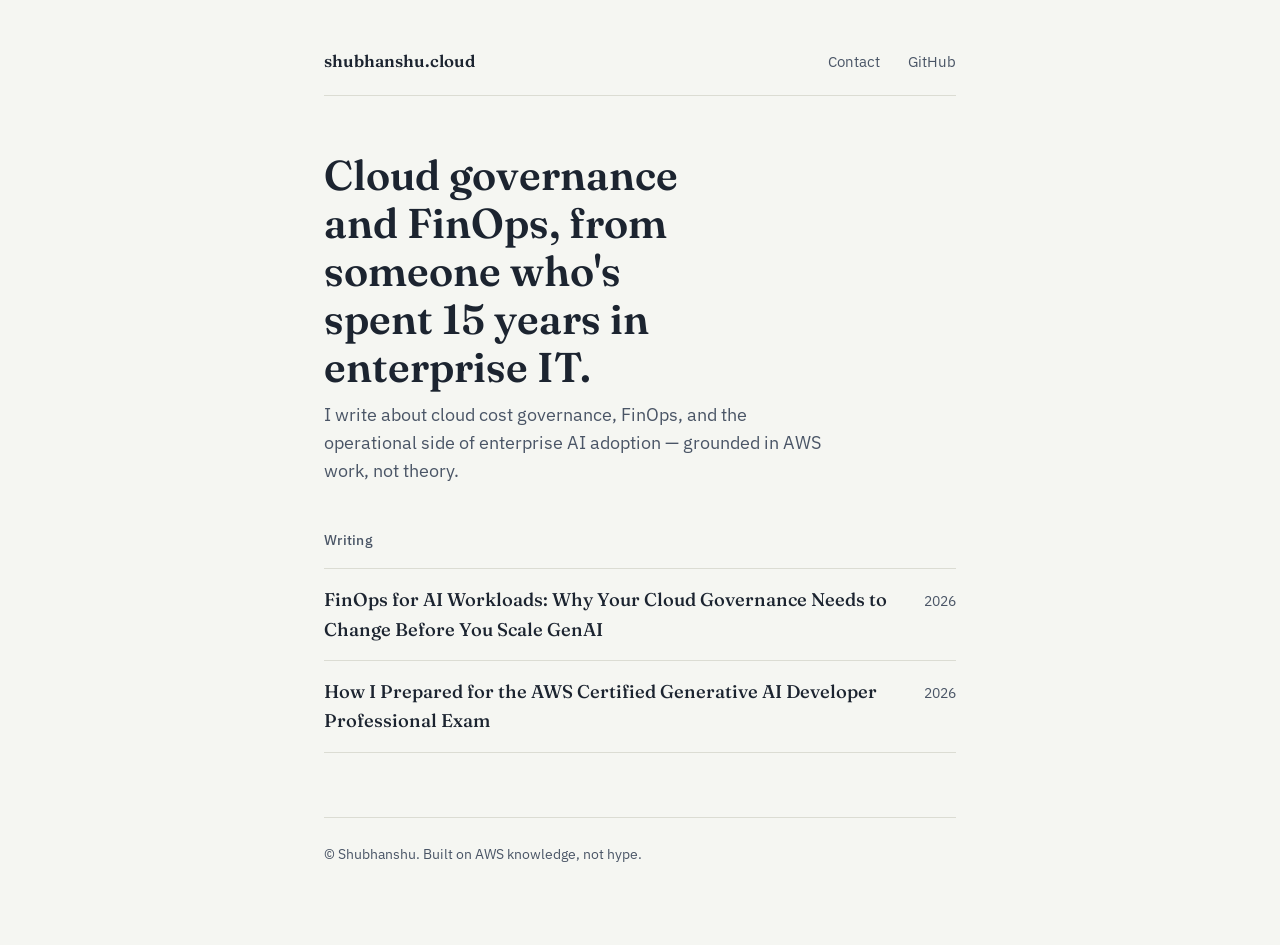
==== index.html @ 178a496d "Add site homepage, styles, and custom domain config" ====
<!DOCTYPE html>
<html lang="en">
<head>
<meta charset="UTF-8">
<meta name="viewport" content="width=device-width, initial-scale=1.0">
<title>Shubhanshu — Cloud &amp; FinOps</title>
<meta name="description" content="Writing on cloud governance, FinOps, and enterprise AI adoption.">
<link rel="preconnect" href="https://fonts.googleapis.com">
<link href="https://fonts.googleapis.com/css2?family=Fraunces:wght@500;600&family=IBM+Plex+Sans:wght@400;500&display=swap" rel="stylesheet">
<link rel="stylesheet" href="style.css">
</head>
<body>
<div class="wrap">

  <header class="site">
    <a class="mark" href="/">shubhanshu.cloud</a>
    <nav>
      <a href="mailto:contact@shubhanshu.cloud">Contact</a>
      <a href="https://github.com/" target="_blank" rel="noopener">GitHub</a>
    </nav>
  </header>

  <div class="hero">
    <h1>Cloud governance and FinOps, from someone who's spent 15 years in enterprise IT.</h1>
    <p class="lede">I write about cloud cost governance, FinOps, and the operational side of enterprise AI adoption — grounded in AWS work, not theory.</p>
  </div>

  <div class="index-list">
    <h2 class="section-label">Writing</h2>

    <div class="post-row">
      <a class="title" href="posts/finops-for-ai-workloads.html">FinOps for AI Workloads: Why Your Cloud Governance Needs to Change Before You Scale GenAI</a>
      <span class="date">2026</span>
    </div>

    <div class="post-row">
      <a class="title" href="posts/aws-genai-developer-professional-prep.html">How I Prepared for the AWS Certified Generative AI Developer Professional Exam</a>
      <span class="date">2026</span>
    </div>

  </div>

  <footer class="site">
    &copy; Shubhanshu. Built on AWS knowledge, not hype.
  </footer>

</div>
</body>
</html>
---- style.css ----
:root {
  --paper: #F5F6F2;
  --ink: #1C2430;
  --ink-soft: #4A5566;
  --copper: #A8703A;
  --slate: #3D5A66;
  --line: #DBDCD3;
  --max-width: 680px;
}

* { box-sizing: border-box; }

html { -webkit-font-smoothing: antialiased; }

body {
  margin: 0;
  background: var(--paper);
  color: var(--ink);
  font-family: 'IBM Plex Sans', -apple-system, sans-serif;
  font-size: 17px;
  line-height: 1.6;
}

h1, h2, h3 {
  font-family: 'Fraunces', Georgia, serif;
  font-weight: 600;
  line-height: 1.15;
  margin: 0 0 0.4em;
}

a {
  color: var(--slate);
  text-decoration-thickness: 1px;
  text-underline-offset: 3px;
}

a:hover { color: var(--copper); }

a:focus-visible, button:focus-visible {
  outline: 2px solid var(--copper);
  outline-offset: 2px;
}

.wrap {
  max-width: var(--max-width);
  margin: 0 auto;
  padding: 3rem 1.5rem 5rem;
}

header.site {
  display: flex;
  justify-content: space-between;
  align-items: baseline;
  margin-bottom: 3.5rem;
  padding-bottom: 1.25rem;
  border-bottom: 1px solid var(--line);
}

header.site .mark {
  font-family: 'Fraunces', serif;
  font-weight: 600;
  font-size: 1.05rem;
  color: var(--ink);
  text-decoration: none;
}

header.site nav a {
  margin-left: 1.5rem;
  font-size: 0.95rem;
  color: var(--ink-soft);
  text-decoration: none;
}

header.site nav a:hover { color: var(--copper); }

.hero h1 {
  font-size: clamp(1.9rem, 4vw, 2.6rem);
  max-width: 14ch;
  margin-bottom: 0.6rem;
}

.hero p.lede {
  font-size: 1.1rem;
  color: var(--ink-soft);
  max-width: 46ch;
  margin: 0 0 3rem;
}

.index-list {
  margin-top: 2.5rem;
}

.index-list h2.section-label {
  font-family: 'IBM Plex Sans', sans-serif;
  font-size: 0.85rem;
  font-weight: 500;
  color: var(--ink-soft);
  margin-bottom: 1.2rem;
  letter-spacing: 0.02em;
}

.post-row {
  display: flex;
  justify-content: space-between;
  align-items: baseline;
  gap: 1rem;
  padding: 1rem 0;
  border-bottom: 1px solid var(--line);
}

.post-row:first-of-type { border-top: 1px solid var(--line); }

.post-row a.title {
  font-family: 'Fraunces', serif;
  font-size: 1.15rem;
  font-weight: 500;
  color: var(--ink);
  text-decoration: none;
  flex: 1;
}

.post-row a.title:hover { color: var(--copper); }

.post-row .date {
  font-size: 0.85rem;
  color: var(--ink-soft);
  white-space: nowrap;
}

footer.site {
  margin-top: 4rem;
  padding-top: 1.5rem;
  border-top: 1px solid var(--line);
  font-size: 0.9rem;
  color: var(--ink-soft);
}

/* Post page */
.post-meta {
  font-size: 0.9rem;
  color: var(--ink-soft);
  margin-bottom: 2rem;
}

article.post h1 {
  font-size: clamp(1.7rem, 4vw, 2.3rem);
  max-width: 20ch;
}

article.post h2 {
  font-size: 1.3rem;
  margin-top: 2.2rem;
}

article.post p {
  margin: 0 0 1.3em;
}

article.post ul, article.post ol {
  margin: 0 0 1.3em;
  padding-left: 1.3em;
}

article.post li { margin-bottom: 0.5em; }

article.post hr {
  border: none;
  border-top: 1px solid var(--line);
  margin: 2.5rem 0 1.5rem;
}

article.post .byline {
  font-size: 0.95rem;
  color: var(--ink-soft);
}

.back-link {
  display: inline-block;
  margin-bottom: 2rem;
  font-size: 0.9rem;
  color: var(--ink-soft);
  text-decoration: none;
}

.back-link:hover { color: var(--copper); }

@media (max-width: 480px) {
  header.site { flex-direction: column; align-items: flex-start; gap: 0.6rem; }
  header.site nav a { margin-left: 0; margin-right: 1.2rem; }
}
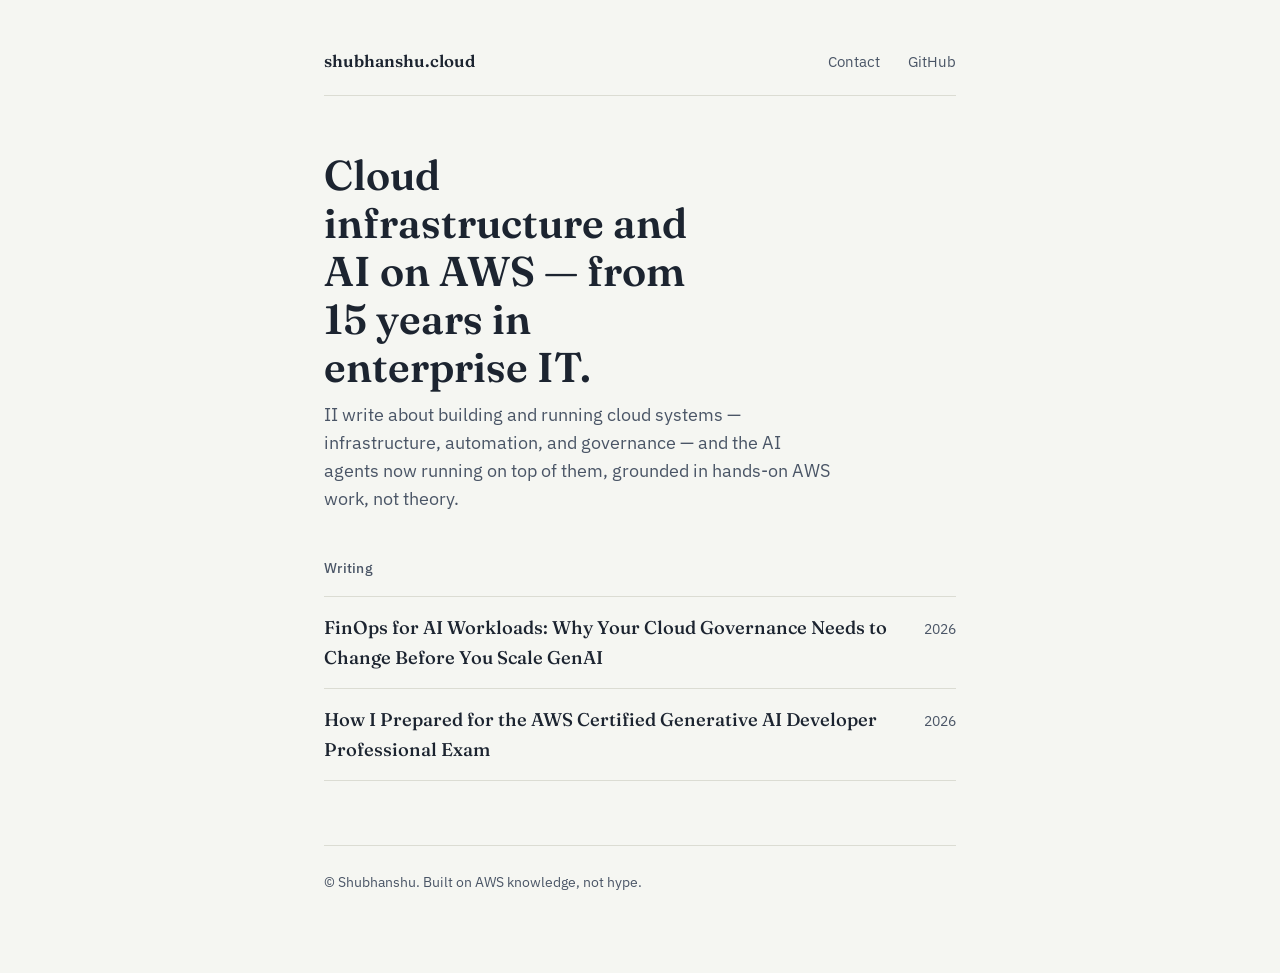
==== commit c7a40150: "Revise hero section content for clarity and focus Updated the hero section text to better reflect ex" ====
--- a/index.html
+++ b/index.html
@@ -15,14 +15,14 @@
   <header class="site">
     <a class="mark" href="/">shubhanshu.cloud</a>
     <nav>
-      <a href="mailto:contact@shubhanshu.cloud">Contact</a>
+      <a href="mailto:hello@shubhanshu.cloud">Contact</a>
       <a href="https://github.com/" target="_blank" rel="noopener">GitHub</a>
     </nav>
   </header>
 
   <div class="hero">
-    <h1>Cloud governance and FinOps, from someone who's spent 15 years in enterprise IT.</h1>
-    <p class="lede">I write about cloud cost governance, FinOps, and the operational side of enterprise AI adoption — grounded in AWS work, not theory.</p>
+    <h1>Cloud infrastructure and AI on AWS — from 15 years in enterprise IT.</h1>
+    <p class="lede">II write about building and running cloud systems — infrastructure, automation, and governance — and the AI agents now running on top of them, grounded in hands-on AWS work, not theory.</p>
   </div>
 
   <div class="index-list">
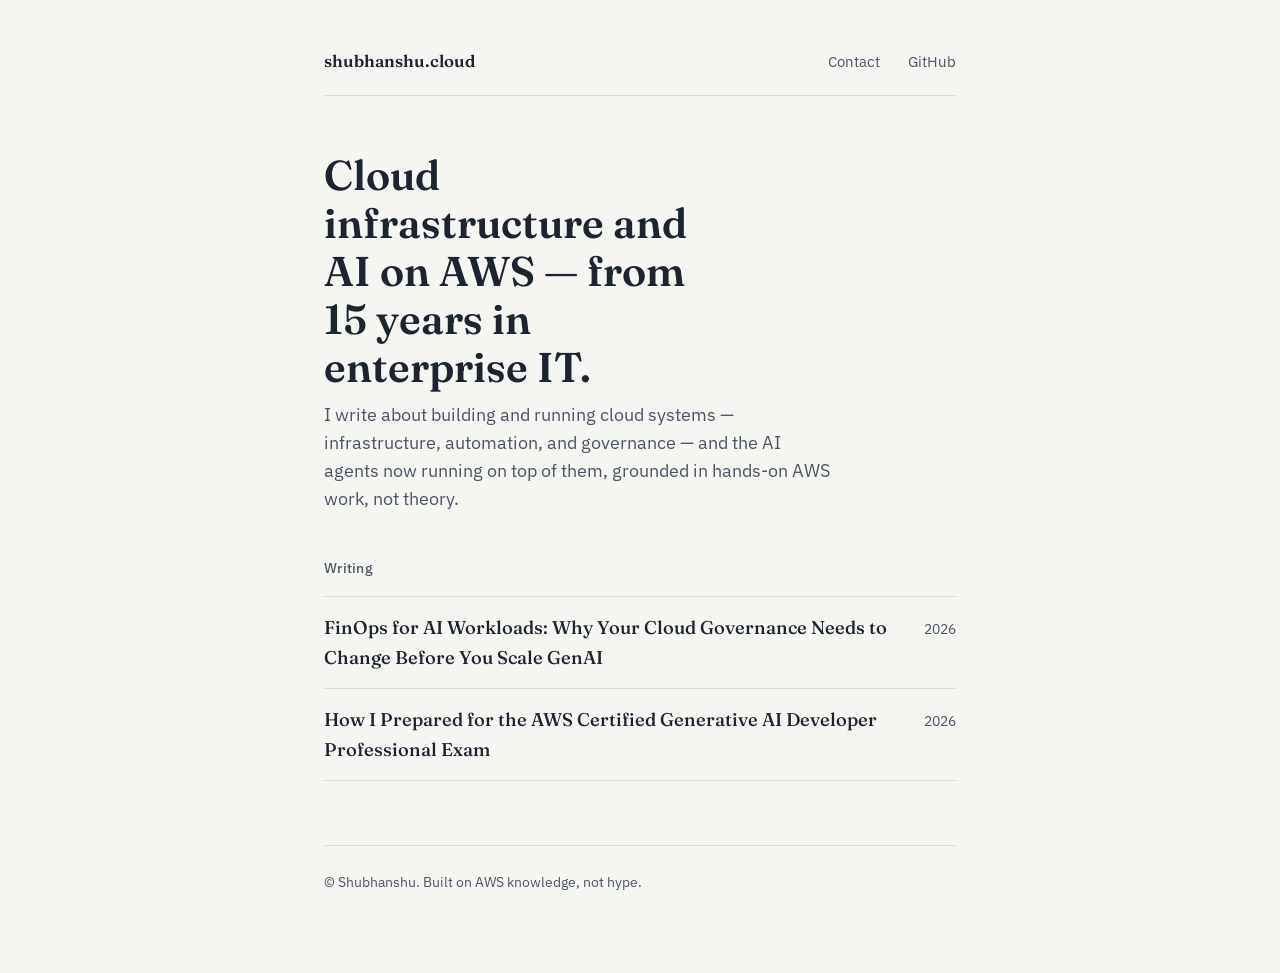
==== commit 0f10ac31: "Fix typo in introductory paragraph" ====
--- a/index.html
+++ b/index.html
@@ -22,7 +22,7 @@
 
   <div class="hero">
     <h1>Cloud infrastructure and AI on AWS — from 15 years in enterprise IT.</h1>
-    <p class="lede">II write about building and running cloud systems — infrastructure, automation, and governance — and the AI agents now running on top of them, grounded in hands-on AWS work, not theory.</p>
+    <p class="lede">I write about building and running cloud systems — infrastructure, automation, and governance — and the AI agents now running on top of them, grounded in hands-on AWS work, not theory.</p>
   </div>
 
   <div class="index-list">
